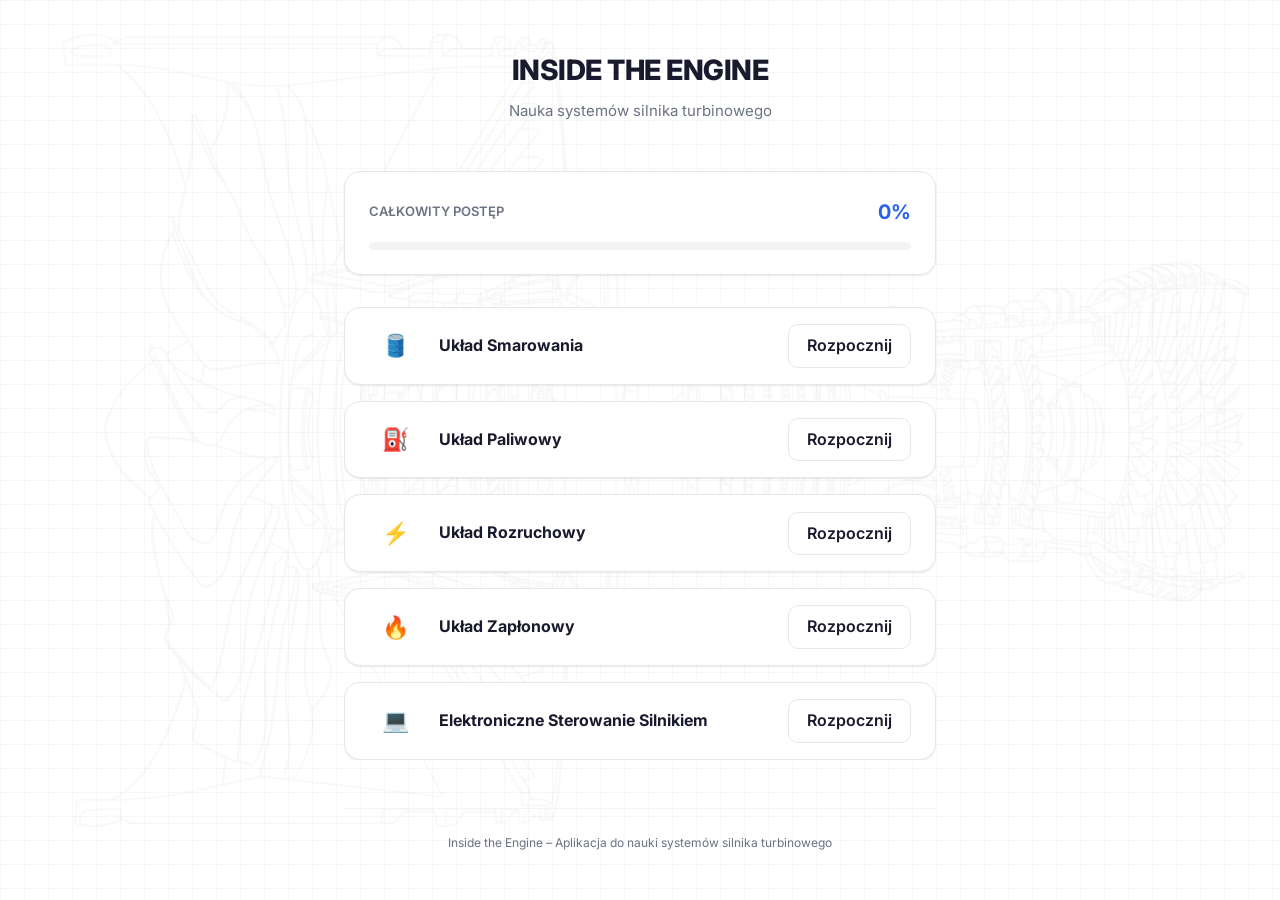
==== engine-systems.html @ 017eb470 "Add files via upload" ====
<!DOCTYPE html>
<html lang="pl">
<head>
    <meta charset="UTF-8">
    <meta name="viewport" content="width=device-width, initial-scale=1.0">
    <title>Inside the Engine – Nauka systemów silnika turbinowego</title>
    <link rel="preconnect" href="https://fonts.googleapis.com">
    <link rel="preconnect" href="https://fonts.gstatic.com" crossorigin>
    <link href="https://fonts.googleapis.com/css2?family=Inter:wght@300;400;500;600;700;800&display=swap" rel="stylesheet">
    <link rel="stylesheet" href="assets/css/styles.css">
<!-- <base target="_blank"> -->
</head>
<body>
    <div class="container">
        <!-- Header -->
        <header class="header">
            <!-- <div class="logo-icon"> -->
                <!-- <svg viewBox="0 0 24 24" fill="none" stroke="currentColor" stroke-width="2" stroke-linecap="round" stroke-linejoin="round"> -->
                    <!-- <circle cx="12" cy="12" r="3"/> -->
                    <!-- <path d="M12 1v2M12 21v2M4.22 4.22l1.42 1.42M18.36 18.36l1.42 1.42M1 12h2M21 12h2M4.22 19.78l1.42-1.42M18.36 5.64l1.42-1.42"/> -->
                <!-- </svg> -->
            <!-- </div> -->
            <h1>INSIDE THE ENGINE</h1>
            <p class="subtitle">Nauka systemów silnika turbinowego</p>
        </header>

        <!-- Global Progress -->
        <div class="global-progress">
            <div class="global-progress-header">
                <span class="global-progress-label">Całkowity postęp</span>
                <span class="global-progress-value" id="globalPercent">0%</span>
            </div>
            <div class="progress-bar">
                <div class="progress-bar-fill" id="globalBar" style="width: 0%"></div>
            </div>
        </div>

        <!-- Courses List -->
        <div class="courses-list" id="coursesList">
            <!-- Rendered by JS -->
        </div>

        <!-- Footer -->
        <footer class="footer">
            <p>Inside the Engine – Aplikacja do nauki systemów silnika turbinowego</p>
        </footer>
    </div>

    <script>
        // === KONFIGURACJA KURSÓW ===
        const courses = [
            {
                id: 'oil',
                name: 'Układ Smarowania',
                desc: '',
                icon: '🛢️',
                iconClass: 'oil'
            },
            {
                id: 'fuel',
                name: 'Układ Paliwowy',
                desc: '',
                icon: '⛽',
                iconClass: 'fuel'
            },
            {
                id: 'starting',
                name: 'Układ Rozruchowy',
                desc: '',
                icon: '⚡',
                iconClass: 'starting'
            },
            {
                id: 'ignition',
                name: 'Układ Zapłonowy',
                desc: '',
                icon: '🔥',
                iconClass: 'ignition'
            },
            {
                id: 'fadec',
                name: 'Elektroniczne Sterowanie Silnikiem',
                desc: '',
                icon: '💻',
                iconClass: 'fadec'
            }
        ];

        // === POSTĘP (localStorage) ===
        function getProgress(courseId) {
            const data = localStorage.getItem(`progress_${courseId}`);
            return data ? parseInt(data, 10) : 0;
        }

        function setProgress(courseId, percent) {
            localStorage.setItem(`progress_${courseId}`, percent.toString());
            render();
        }

        function getGlobalProgress() {
            const total = courses.reduce((sum, c) => sum + getProgress(c.id), 0);
            return Math.round(total / courses.length);
        }

        // === RENDER ===
        function render() {
            const list = document.getElementById('coursesList');
            const globalPercent = getGlobalProgress();

            // Aktualizuj globalny pasek
            document.getElementById('globalPercent').textContent = globalPercent + '%';
            document.getElementById('globalBar').style.width = globalPercent + '%';

            // Renderuj karty kursów
            list.innerHTML = courses.map(course => {
                const progress = getProgress(course.id);
                const isDone = progress >= 100;
                const isStarted = progress > 0 && progress < 100;
                const isNew = progress === 0;

                let btnText, btnClass;
                if (isDone) {
                    btnText = 'Powtórz';
                    btnClass = '';
                } else if (isStarted) {
                    btnText = 'Kontynuuj';
                    btnClass = 'primary';
                } else {
                    btnText = 'Rozpocznij';
                    btnClass = '';
                }

                return `
                    <a href="learn.html?course=${course.id}" class="course-card">
                        <div class="course-icon ${course.iconClass}">${course.icon}</div>
                        <div class="course-info">
                            <div class="course-name">${course.name}</div>
                            <div class="course-desc">${course.desc}</div>
                        </div>
                        <div class="course-meta">
                            ${isDone
                                ? '<div class="checkmark">✓</div>'
                                : progress > 0
                                    ? `<div class="course-progress">${progress}%</div>`
                                    : ''
                            }
                            <div class="course-btn ${btnClass}">${btnText}</div>
                        </div>
                    </a>
                `;
            }).join('');
        }

        // === DEMO: Przycisk do resetu postępu (Ctrl+Shift+R) ===
        document.addEventListener('keydown', (e) => {
            if (e.ctrlKey && e.shiftKey && e.key === 'R') {
                e.preventDefault();
                if (confirm('Zresetować cały postęp?')) {
                    courses.forEach(c => localStorage.removeItem(`progress_${c.id}`));
                    render();
                }
            }
        });

        // Inicjalizacja
        render();
    </script>
</body>
</html>
---- assets/css/styles.css ----
/* ========================================
   INSIDE THE ENGINE — Global Styles
   ======================================== */

@import url('https://fonts.googleapis.com/css2?family=Inter:wght@300;400;500;600;700;800&display=swap');


:root {

    --bg:#ffffff;
    --text:#1a1a2e;
    --text-secondary:#6b7280;
    --text-muted:#9ca3af;

    --accent:#2563eb;
    --accent-light:#eff6ff;
    --accent-hover:#1d4ed8;

    --border:#e5e7eb;
    --border-light:#f3f4f6;

    --success:#10b981;
    --success-bg:#ecfdf5;

    --error:#ef4444;
    --error-bg:#fef2f2;

    --card-bg:#ffffff;

    --shadow:
        0 1px 3px rgba(0,0,0,.04),
        0 1px 2px rgba(0,0,0,.06);

    --shadow-hover:
        0 4px 12px rgba(0,0,0,.08),
        0 2px 4px rgba(0,0,0,.04);


    --radius-sm:8px;
    --radius-md:12px;
    --radius-lg:16px;

    --font:
        'Inter',
        -apple-system,
        BlinkMacSystemFont,
        'Segoe UI',
        sans-serif;

}


*,
*::before,
*::after {

    margin:0;
    padding:0;
    box-sizing:border-box;

}


html {
    height: 100%;
    font-size:16px;
    -webkit-font-smoothing:antialiased;
}



body { 

    font-family: var(--font);

    background: var(--bg);

    color: var(--text);

    line-height: 1.6;

    height: 100%;
    min-height: 100vh;

    margin: 0;

    overflow: hidden; /* blokuje scroll całej strony */

    position: relative;

    isolation: isolate;


    background-image:

        linear-gradient(
            rgba(229,231,235,.3) 1px,
            transparent 1px
        ),

        linear-gradient(
            90deg,
            rgba(229,231,235,.3) 1px,
            transparent 1px
        );


    background-size: 24px 24px;
}


#app {

    height: 100vh;

    display: flex;

    flex-direction: column;

}


/* ===== BACKGROUND IMAGE ===== */


body::before {

    content:"";

    position:fixed;

    inset:0;


    background-image:url("../images/background.png");

    background-position:center;

    background-size:cover;

    background-repeat:no-repeat;


    opacity:.03;

    pointer-events:none;

    z-index:-1;

}



/* ===== MAIN APP ===== */

#app,
.container {

    max-width:640px;

    height:100vh;

    margin:0 auto;

    padding:48px 24px;

    box-sizing:border-box;

    position:relative;

    z-index:1;

    display:flex;

    flex-direction:column;

}



/* ===== HEADER ===== */


.header {

    text-align:center;

    margin-bottom:48px;

}



.logo-icon {

    width:56px;

    height:56px;

    margin:0 auto 20px;

    background:var(--accent-light);

    border-radius:16px;

    display:flex;

    align-items:center;

    justify-content:center;

    border:1px solid rgba(37,99,235,.12);

}


.logo-icon svg {

    width:28px;

    height:28px;

    color:var(--accent);

}


.header h1 {

    font-size:28px;

    font-weight:800;

    letter-spacing:-.5px;

    margin-bottom:6px;

}



.subtitle {

    font-size:15px;

    color:var(--text-secondary);

}

.module-select-title {
    font-size: 1.125rem;
    color: var(--text-secondary, #374151);
    font-weight: 600;
    margin-bottom: 1.5rem;
    text-align: center;
}

/* ===== GLOBAL PROGRESS ===== */


.global-progress {

    background:var(--card-bg);

    border:1px solid var(--border);

    border-radius:16px;

    padding:24px;

    margin-bottom:32px;

    box-shadow:var(--shadow);

}



.global-progress-header {

    display:flex;

    justify-content:space-between;

    align-items:center;

    margin-bottom:14px;

}


.global-progress-label {

    font-size:13px;

    font-weight:600;

    text-transform:uppercase;

    color:var(--text-secondary);

}



.global-progress-value {

    font-size:20px;

    font-weight:700;

    color:var(--accent);

}



.progress-bar {

    width:100%;

    height:8px;

    background:var(--border-light);

    border-radius:99px;

    overflow:hidden;

}



.progress-bar-fill {

    height:100%;

    background:var(--accent);

    border-radius:99px;

    transition:.4s ease;

}



/* ===== COURSES ===== */

.courses-list {
    
    flex:1 1 auto;
    
    overflow-y:auto;

    min-height:0;
    
    display:flex;
    
    flex-direction:column;
    
    gap:16px;
    
}


.course-card {

    position:relative;
    overflow:hidden;

    background:var(--card-bg);

    border:1px solid var(--border);
    border-radius:16px;

    padding:24px;

    display:flex;
    align-items:center;

    gap:18px;

    color:inherit;
    text-decoration:none;

    box-shadow:var(--shadow);

    transition:.2s ease;
}


.course-card:hover {

    border-color:var(--accent);

    box-shadow:var(--shadow-hover);

    transform:translateY(-1px);
}


/* ===== ICON AS BACKGROUND ===== */

.card-background-icon {

    position:absolute;

    inset:0;

    display:flex;

    align-items:center;

    justify-content:center;

    opacity:0.08;

    transform:scale(2.5);

    pointer-events:none;

    z-index:0;
}


.card-background-icon svg {

    width:100%;
    height:100%;
}


/* Wszystko co ma być nad ikoną */

.card-content {

    position:relative;

    z-index:1;

    width:100%;

    display:flex;

    align-items:center;

    gap:18px;
}


/* ===== NORMAL CONTENT ===== */

.course-icon {

    width:52px;

    height:52px;

    border-radius:14px;

    display:flex;

    justify-content:center;

    align-items:center;

    flex-shrink:0;

    font-size:22px;
}


.course-info {

    flex:1;

}


.course-name {

    font-size:16px;

    font-weight:700;

}


.course-desc {

    font-size:13px;

    color:var(--text-secondary);

}


.course-meta {

    display:flex;

    flex-direction:column;

    align-items:flex-end;

    gap:8px;
}


/* ===== BUTTONS ===== */


.course-btn,
.btn-primary,
.btn-secondary {


    border-radius:10px;

    padding:8px 18px;

    font-weight:600;

    cursor:pointer;

}



.course-btn {

    background:white;

    border:1px solid var(--border);

}



.btn-primary {

    background:var(--accent);

    color:white;

    border:none;

}



.btn-secondary {

    background:white;

    border:1px solid var(--border);

}



/* ===== LEARNING ===== */


.learning-wrap,
.quiz-wrap,
.question-wrap {

    max-width:560px;

    margin:auto;

    padding:32px 0;

}



.question-title {

    font-size:1.15rem;

    font-weight:700;

    margin-bottom:24px;

}



.theory-box {

    background:var(--border-light);

    border-left:3px solid var(--accent);

    padding:24px;

    margin-bottom:32px;

}



/* ===== ANSWERS ===== */


.answers-list {

    display:flex;

    flex-direction:column;

    gap:8px;

}



.answer-btn {

    width:100%;

    text-align:left;

    padding:16px;

    background:white;

    border:1px solid var(--border);

    border-radius:8px;

    cursor:pointer;

}



.answer-btn.selected {

    border-color:var(--accent);

    background:var(--accent-light);

}



.answer-btn.correct {

    border-color:var(--success);

    background:var(--success-bg);

}



.answer-btn.incorrect {

    border-color:var(--error);

    background:var(--error-bg);

}



/* ===== FOOTER ===== */


.footer {

    text-align:center;

    margin-top:48px;

    padding-top:24px;

    border-top:1px solid var(--border-light);

}


.footer p {

    font-size:12px;

    color:var(--text-secondary);

}



/* ===== MOBILE ===== */


@media(max-width:480px){


    #app,
    .container {

        padding:24px 16px;

    }


    .header h1 {

        font-size:24px;

    }


    .course-card {

        padding:18px;

        gap:14px;

    }


    .course-icon {

        width:44px;

        height:44px;

    }


}

/* ========================================
   COURSE ENGINE ENHANCEMENTS
======================================== */


#main-content {
    animation: pageEnter .35s ease;
}


@keyframes pageEnter {

from {
    opacity:0;
    transform:translateY(8px);
}

to {
    opacity:1;
    transform:none;
}

}



/* MODULE STATES */

.course-card.done {
    border-color: var(--success);
}


.course-card.locked {
    opacity:.55;
}


.course-card.locked:hover {
    transform:none;
    border-color:var(--border);
}



.course-icon svg,
.component-icon svg {

    width:28px;
    height:28px;

}



.component-icon {

width:52px;
height:52px;

display:flex;
align-items:center;
justify-content:center;

background:var(--accent-light);

border-radius:14px;

color:var(--accent);

border:1px solid rgba(37,99,blue,.12);

}



.course-card:hover .component-icon {

transform:scale(1.05);

}



.course-btn {

cursor:pointer;

}



.course-btn.primary {

box-shadow:
0 4px 12px rgba(37,99,235,.18);

}




/* QUESTION CARDS */


.question-card {
    max-width: 620px;
    margin: 32px auto;
    padding: 32px;
    border-radius: 20px;
    background: rgba(255,255,255,.96);
    box-shadow: 0 12px 40px rgba(0,0,0,.08);
}



.answer-button {

background:white;

border:1px solid var(--border);

border-radius:12px;

padding:16px;

transition:.2s;

}



.answer-button:hover {
    border-color:#2563eb;
    background:#f8fafc;
}



.answer-button--selected {
    background:#2563eb;
    color:white;
    animation: select .2s ease;
}

@keyframes select {
    from {
        transform:scale(.98);
    }
    to {
        transform:scale(1);
    }
}



.answer-button--correct {

border-color:var(--success);

background:var(--success-bg);

}



.answer-button--incorrect {

border-color:var(--error);

background:var(--error-bg);

}

#stage-actions {
    margin-top:24px;
    padding-top:20px;
    border-top:1px solid #e5e7eb;
}


/* DIAGRAM */


.diagram-node {

background:white;

border:1px solid var(--border);

border-radius:16px;

padding:20px;

box-shadow:var(--shadow);

transition:.2s;

}


.diagram-node:hover {

transform:translateY(-3px);

box-shadow:var(--shadow-hover);

}


.diagram-node--active {

border-color:var(--accent);

}

/* ========================================
   NAVIGATION FOOTER
   ======================================== */

.navigation-footer {

    flex: 0 0 auto;

    width: 100%;

    margin-top: 0; /* usuwamy, bo footer ma być zawsze na dole */

    padding-top: 24px;

    padding-bottom: 24px;

    border-top: 1px solid var(--border-light);

}


.navigation-footer-inner {

    display: flex;

    justify-content: center;

    align-items: center;

    gap: 16px;

}
}
@media(max-width:600px){
    .navigation-footer-inner {
        flex-wrap:wrap;
    }

    .navigation-footer-inner button {
        flex:1;
    }
}

/* Navigation buttons */

.nav-button {

    display:inline-flex;

    align-items:center;

    justify-content:center;

    min-width:160px;

    height:42px;

    padding:0 24px;

    border-radius:10px;

    border:1px solid var(--border);

    background:var(--bg);

    color:var(--text);

    font-family:var(--font);

    font-size:14px;

    font-weight:600;

    cursor:pointer;

    transition:
        background .2s ease,
        border-color .2s ease,
        color .2s ease,
        transform .2s ease,
        box-shadow .2s ease;

}


.nav-button:hover:not(:disabled){

    background:var(--accent-light);

    border-color:var(--accent);

    color:var(--accent);

    transform:translateY(-1px);

    box-shadow:var(--shadow-hover);

}


.nav-button:active:not(:disabled){

    transform:translateY(0);

}


.nav-button:disabled{

    opacity:.45;

    cursor:not-allowed;

    transform:none;

    background:var(--border-light);

}


/* Primary action */

.nav-button--primary{

    background:var(--accent);

    color:white;

    /* border-color:var(--accent); */

}


.nav-button--primary:hover:not(:disabled){

    background:var(--accent-hover);

    color:white;

}



/* ========================================
   HEADER
   ======================================== */

.app-header {

    flex: 0 0 auto;

    height: 70px; /* dostosuj */

    display: flex;

    justify-content: center;

    align-items: center;

}


.app-header__brand {

    text-align: center;

}


.app-header__brand h1 {

    text-align: center;

}

/* ========================================
   MAIN CONTENT - TYLKO TU SCROLL
   ======================================== */

.main-content {

    flex: 1 1 auto;

    overflow-y: auto;

    min-height: 0;

    padding: 24px;

}

/* ========================================
   LEARNING CONTENT CENTERING
   ======================================== */

.learning-stage__header {
    max-width: 620px;
    margin: 32px auto 16px;
    padding: 24px 32px;
    border-radius: 20px;
    background: rgba(255,255,255,.96);
    box-shadow: 0 12px 40px rgba(0,0,0,.08);
    text-align: center;
}


.learning-stage__component-subtitle {
    display: block;
    font-size: .875rem;
    font-weight: 600;
    color: var(--text-secondary);
    margin-bottom: 12px;
}


.learning-stage__component-title {
    margin: 0;
    font-size: 1.5rem;
    font-weight: 700;
    color: var(--text-primary);
}


/* ========================================
   STATES
   ======================================== */

.error-action {

    margin-top:32px;

    display:inline-flex;

}


.loading-screen {

    text-align:center;

    padding:64px 32px;

    color:var(--text-secondary);

}



.answer-button--revealed { opacity: 0.4; }
.answer-button--selected { box-shadow: 0 0 0 3px var(--accent-light); }
.course-card.locked { opacity: 0.7; }
.course-card.available:hover { transform: translateY(-2px); }

.modules-grid {
    display: grid;
    grid-template-columns: repeat(auto-fit, minmax(320px, 1fr));
    gap: 24px; /* było np. 16px */
}

#toast-container {
    position: fixed;
    top: 50%;
    left: 50%;
    transform: translate(-50%, -50%);
    z-index: 9999;
    
    display: flex;
    flex-direction: column;
    align-items: center;
    gap: 8px;
}
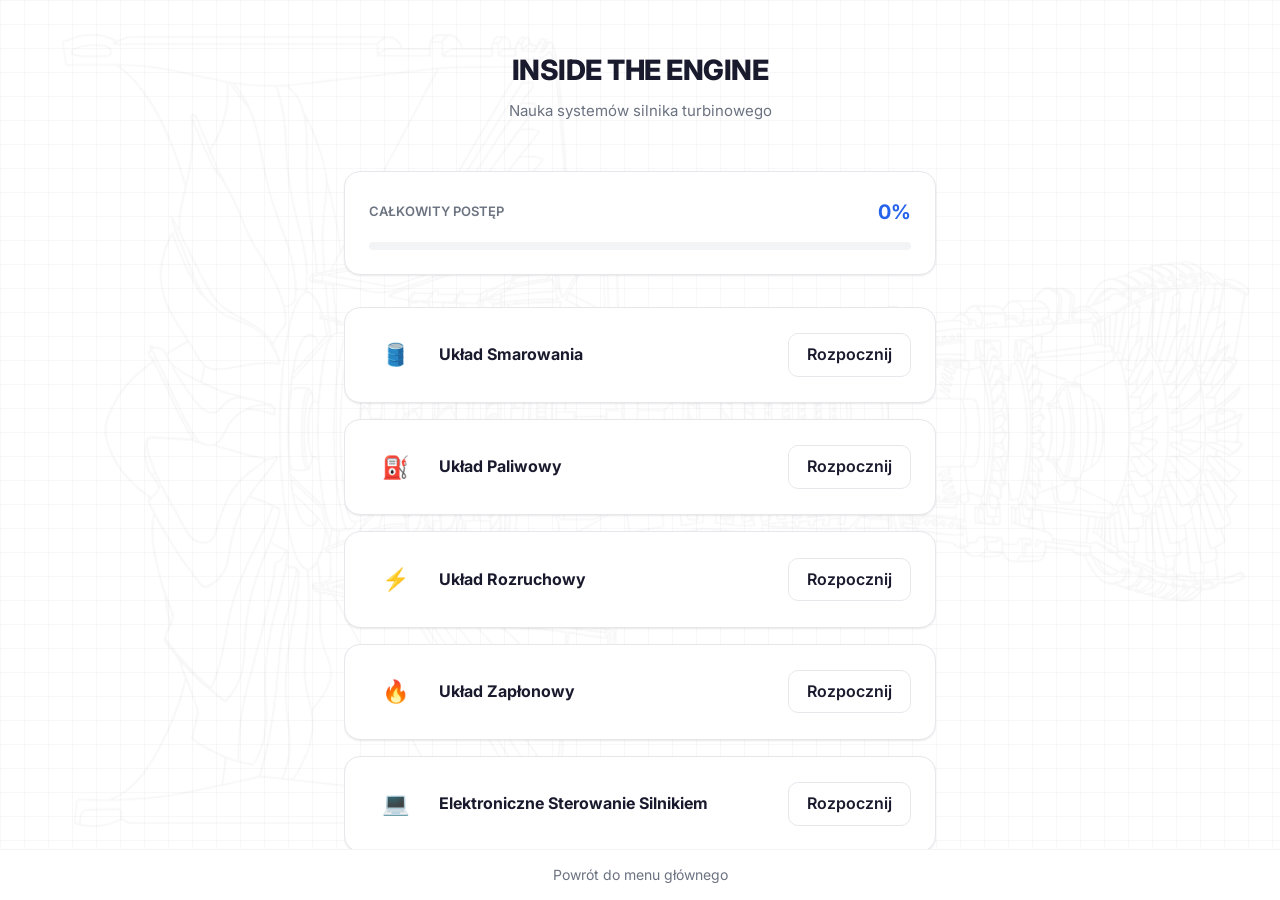
==== commit 9557d074: "Add files via upload" ====
--- a/engine-systems.html
+++ b/engine-systems.html
@@ -39,11 +39,13 @@
         <div class="courses-list" id="coursesList">
             <!-- Rendered by JS -->
         </div>
+          <!-- Nawigacja powrotna -->
+          <div style="position:fixed;bottom:0;left:0;right:0;background:var(--bg);border-top:1px solid var(--border-light);padding:12px;text-align:center;z-index:100;">
+            <a href="index.html" class="back-link" style="color:var(--text-secondary);font-size:14px;text-decoration:none;">
+              Powrót do menu głównego
+            </a>
+          </div>
 
-        <!-- Footer -->
-        <footer class="footer">
-            <p>Inside the Engine – Aplikacja do nauki systemów silnika turbinowego</p>
-        </footer>
     </div>
 
     <script>
--- a/assets/css/styles.css
+++ b/assets/css/styles.css
@@ -1131,16 +1131,28 @@
    ======================================== */
 
 .main-content {
-
     flex: 1 1 auto;
-
     overflow-y: auto;
-
     min-height: 0;
-
     padding: 24px;
 
-}
+    display: flex;
+    flex-direction: column;
+    align-items: center;
+    text-align: center;
+}
+
+.main-content > * {
+    width: 100%;
+    max-width: 620px;
+}
+
+.main-content::before,
+.main-content::after {
+    content: "";
+    flex: 1;
+}
+
 
 /* ========================================
    LEARNING CONTENT CENTERING
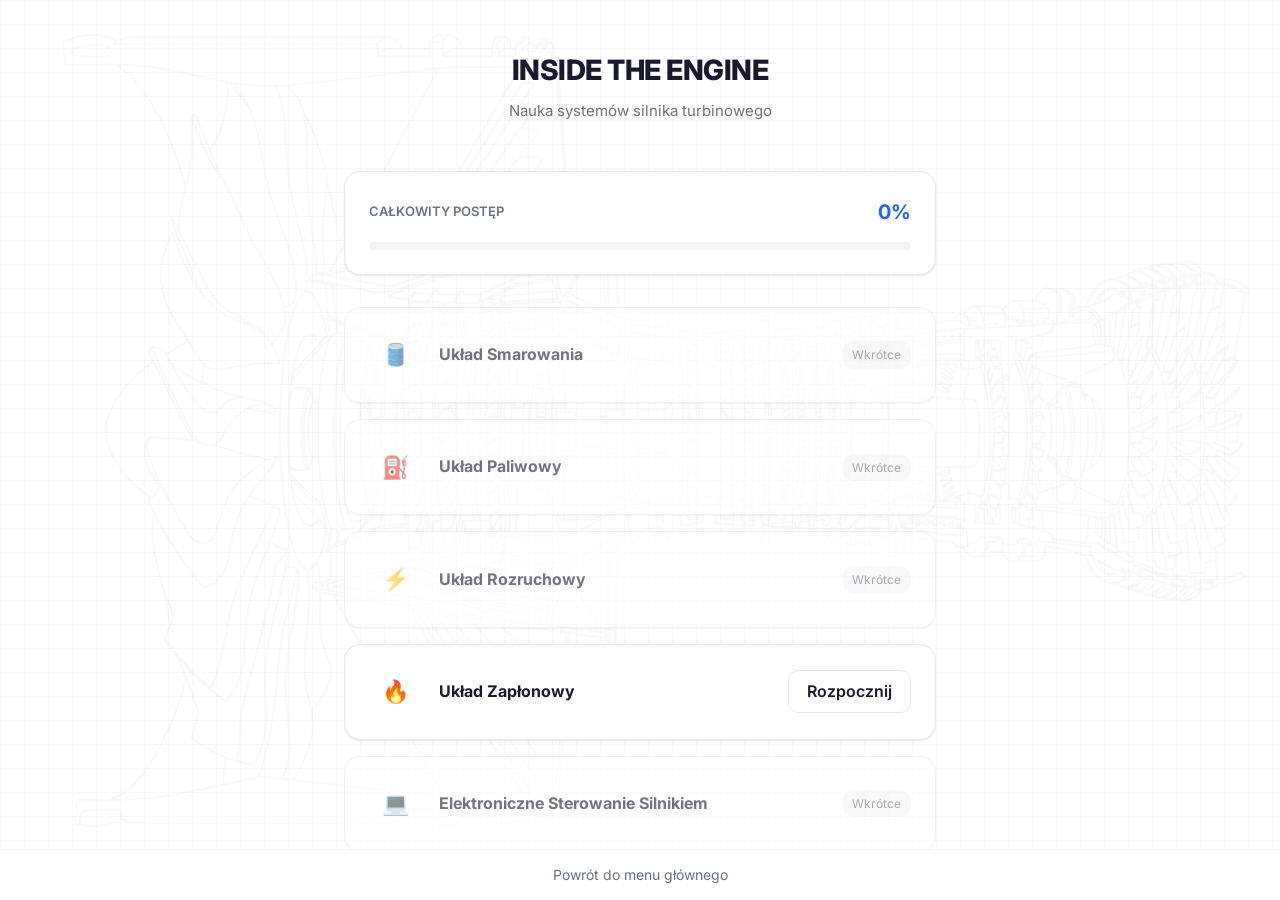
==== commit 6954c512: "Add files via upload" ====
--- a/engine-systems.html
+++ b/engine-systems.html
@@ -9,6 +9,20 @@
     <link href="https://fonts.googleapis.com/css2?family=Inter:wght@300;400;500;600;700;800&display=swap" rel="stylesheet">
     <link rel="stylesheet" href="assets/css/styles.css">
 <!-- <base target="_blank"> -->
+  <style>
+      .course-card.locked {
+        opacity: 0.6;
+        cursor: not-allowed;
+    }
+
+    .badge {
+        background: var(--border-light);
+        color: var(--text-secondary);
+        padding: 4px 10px;
+        border-radius: 12px;
+        font-size: 12px;
+    }
+    </style>
 </head>
 <body>
     <div class="container">
@@ -56,35 +70,40 @@
                 name: 'Układ Smarowania',
                 desc: '',
                 icon: '🛢️',
-                iconClass: 'oil'
+                iconClass: 'oil',
+                locked: true
             },
             {
                 id: 'fuel',
                 name: 'Układ Paliwowy',
                 desc: '',
                 icon: '⛽',
-                iconClass: 'fuel'
+                iconClass: 'fuel',
+                locked: true
             },
             {
                 id: 'starting',
                 name: 'Układ Rozruchowy',
                 desc: '',
                 icon: '⚡',
-                iconClass: 'starting'
+                iconClass: 'starting',
+                locked: true
             },
             {
                 id: 'ignition',
                 name: 'Układ Zapłonowy',
                 desc: '',
                 icon: '🔥',
-                iconClass: 'ignition'
+                iconClass: 'ignition',
+                locked: false
             },
             {
                 id: 'fadec',
                 name: 'Elektroniczne Sterowanie Silnikiem',
                 desc: '',
                 icon: '💻',
-                iconClass: 'fadec'
+                iconClass: 'fadec',
+                locked: true
             }
         ];
 
@@ -133,22 +152,43 @@
                 }
 
                 return `
-                    <a href="learn.html?course=${course.id}" class="course-card">
-                        <div class="course-icon ${course.iconClass}">${course.icon}</div>
+                    ${
+                        course.locked
+                        ? `<div class="course-card locked">`
+                        : `<a href="learn.html?course=${course.id}" class="course-card">`
+                    }
+
+                        <div class="course-icon ${course.iconClass}">
+                            ${course.icon}
+                        </div>
+
                         <div class="course-info">
                             <div class="course-name">${course.name}</div>
                             <div class="course-desc">${course.desc}</div>
                         </div>
+
                         <div class="course-meta">
-                            ${isDone
-                                ? '<div class="checkmark">✓</div>'
-                                : progress > 0
-                                    ? `<div class="course-progress">${progress}%</div>`
-                                    : ''
+
+                            ${
+                                course.locked
+                                ? '<span class="badge">Wkrótce</span>'
+                                : `
+                                    ${isDone
+                                        ? '<div class="checkmark">✓</div>'
+                                        : progress > 0
+                                            ? `<div class="course-progress">${progress}%</div>`
+                                            : ''
+                                    }
+
+                                    <div class="course-btn ${btnClass}">
+                                        ${btnText}
+                                    </div>
+                                `
                             }
-                            <div class="course-btn ${btnClass}">${btnText}</div>
+
                         </div>
-                    </a>
+
+                    ${course.locked ? '</div>' : '</a>'}
                 `;
             }).join('');
         }
--- a/assets/css/styles.css
+++ b/assets/css/styles.css
@@ -601,8 +601,97 @@
 
 }
 
-
-
+.theory-sections{
+
+    max-width:700px;
+    margin:auto;
+
+}
+
+.theory-section{
+
+    border:1px solid #d1d5db;
+    border-radius:12px;
+    margin-bottom:14px;
+    overflow:hidden;
+    background:white;
+
+}
+
+.theory-section__header{
+
+    width:100%;
+    border:none;
+    background:white;
+
+    display:flex;
+    justify-content:space-between;
+    align-items:center;
+
+    padding:18px;
+
+    font-size:1rem;
+    font-weight:600;
+
+    cursor:pointer;
+
+}
+
+.theory-section__content{
+
+    display:none;
+
+    padding:0 18px 18px 18px;
+
+    line-height:1.8;
+
+    color:#4b5563;
+
+    text-align: justify;
+    text-justify: inter-word;
+    hyphens: auto;
+
+}
+
+.theory-section.open .theory-section__content{
+
+    display:block;
+    text-align: justify;
+}
+
+.theory-section.open .theory-section__arrow{
+
+    transform:rotate(45deg);
+
+}
+
+.theory-section__content p {
+    text-indent: 2em;
+}
+.theory-section__content ul{
+    margin: 1rem 0;
+    padding-left: 1.5rem;
+}
+
+.theory-section__arrow{
+
+    font-size:24px;
+
+    transition:.2s;
+
+}
+.theory-image{
+
+    width:100%;
+    max-width:500px;
+
+    display:block;
+
+    margin:0 auto 20px auto;
+
+    border-radius:12px;
+
+}
 /* ===== ANSWERS ===== */
 
 
@@ -971,28 +1060,27 @@
 
 }
 
+.navigation-footer-inner .nav-button--primary {
+    margin-left: auto;
+}
 
 .navigation-footer-inner {
-
     display: flex;
-
     justify-content: center;
-
     align-items: center;
-
     gap: 16px;
-
-}
-}
+}
+
 @media(max-width:600px){
     .navigation-footer-inner {
-        flex-wrap:wrap;
+        flex-wrap: wrap;
     }
 
     .navigation-footer-inner button {
-        flex:1;
+        flex: 1;
     }
 }
+
 
 /* Navigation buttons */
 
@@ -1121,6 +1209,12 @@
 
 
 .app-header__brand h1 {
+
+    text-align: center;
+
+}
+
+.spaced-retrieval-banner {
 
     text-align: center;
 
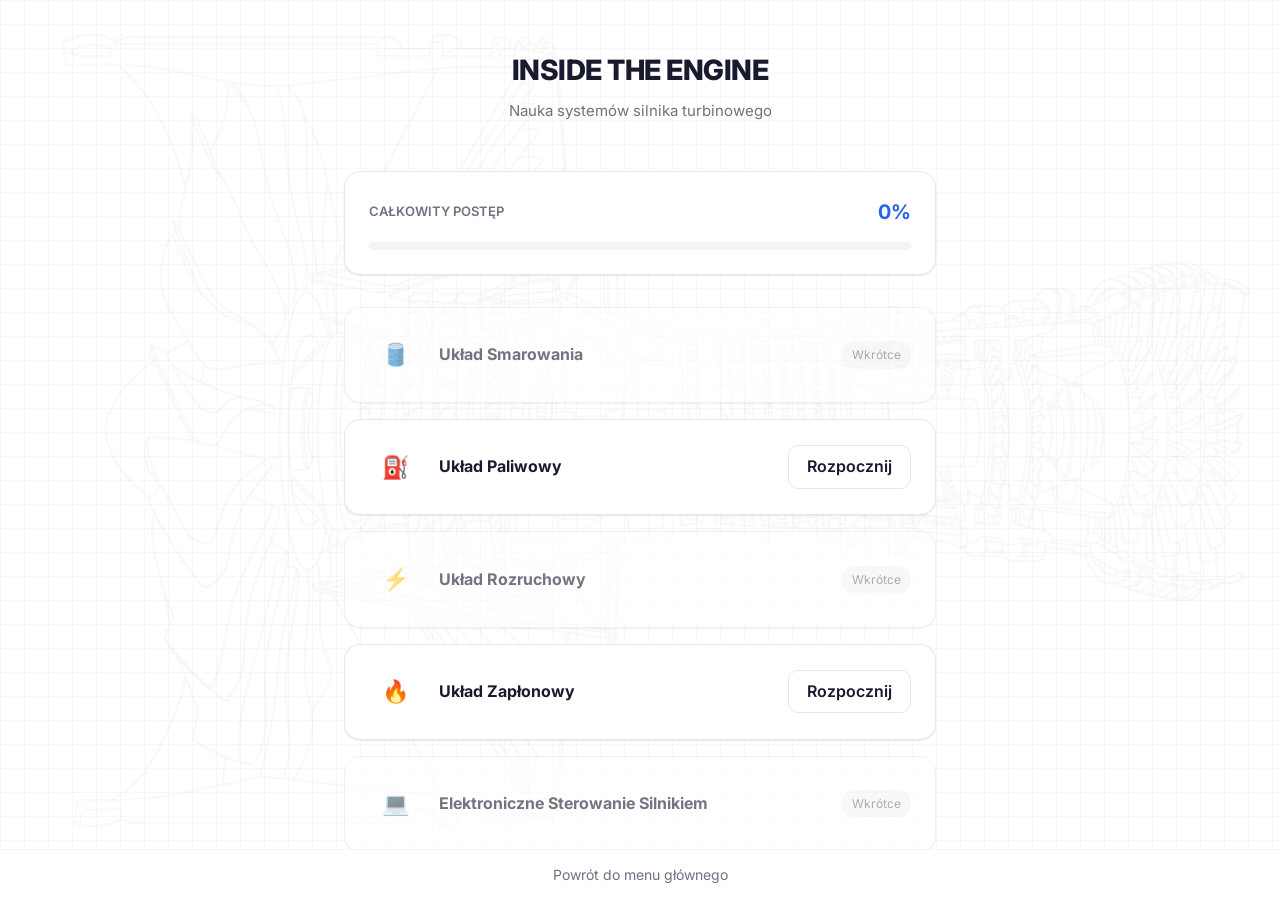
==== commit 72f84e34: "Add files via upload" ====
--- a/engine-systems.html
+++ b/engine-systems.html
@@ -79,7 +79,7 @@
                 desc: '',
                 icon: '⛽',
                 iconClass: 'fuel',
-                locked: true
+                locked: false
             },
             {
                 id: 'starting',
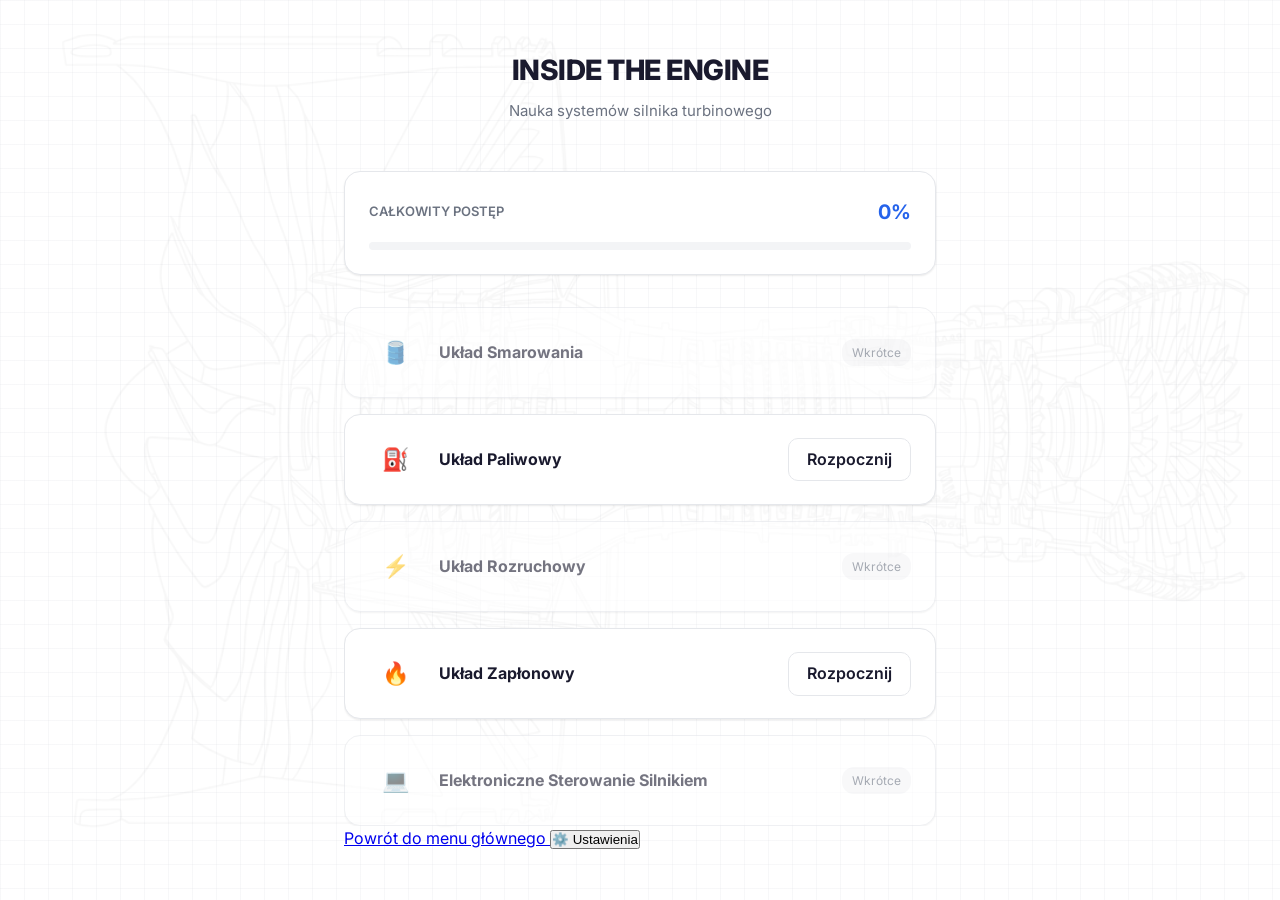
==== commit 45d251c9: "Add files via upload" ====
--- a/engine-systems.html
+++ b/engine-systems.html
@@ -54,11 +54,17 @@
             <!-- Rendered by JS -->
         </div>
           <!-- Nawigacja powrotna -->
-          <div style="position:fixed;bottom:0;left:0;right:0;background:var(--bg);border-top:1px solid var(--border-light);padding:12px;text-align:center;z-index:100;">
-            <a href="index.html" class="back-link" style="color:var(--text-secondary);font-size:14px;text-decoration:none;">
-              Powrót do menu głównego
-            </a>
-          </div>
+            <div class="footer-nav">
+
+                <a href="index.html" class="back-link">
+                    Powrót do menu głównego
+                </a>
+
+                <button id="settingsBtn" class="settings-btn">
+                    ⚙️ Ustawienia
+                </button>
+
+            </div>
 
     </div>
 
@@ -173,12 +179,7 @@
                                 course.locked
                                 ? '<span class="badge">Wkrótce</span>'
                                 : `
-                                    ${isDone
-                                        ? '<div class="checkmark">✓</div>'
-                                        : progress > 0
-                                            ? `<div class="course-progress">${progress}%</div>`
-                                            : ''
-                                    }
+
 
                                     <div class="course-btn ${btnClass}">
                                         ${btnText}
@@ -207,5 +208,92 @@
         // Inicjalizacja
         render();
     </script>
+    
+    <script>
+    function showSettings() {
+
+        var html =
+            '<div class="step-intro-overlay">' +
+
+                '<div class="step-intro-modal">' +
+
+                    '<div class="step-intro-icon">⚙️</div>' +
+
+                    '<h2>Ustawienia</h2>' +
+
+                    '<p>' +
+                        'Możesz ponownie włączyć wskazówki wyświetlane przed etapami nauki lub wyczyścić całą pamięć aplikacji.' +
+                    '</p>' +
+
+                    '<div class="step-settings-actions">' +
+
+                        '<button class="btn btn-primary reset-hints">' +
+                            'Reset wskazówek' +
+                        '</button>' +
+
+                        '<button class="btn btn-primary step-settings-reset reset-memory">' +
+                            'Reset postępów nauki' +
+                        '</button>' +
+
+                        '<button class="btn btn-primary close-settings">' +
+                            'Zamknij' +
+                        '</button>' +
+
+                    '</div>' +
+
+                '</div>' +
+
+            '</div>';
+
+        document.body.insertAdjacentHTML('beforeend', html);
+
+        var overlay = document.querySelector('.step-intro-overlay');
+
+        overlay.querySelector('.close-settings')
+            .addEventListener('click', function () {
+                overlay.remove();
+            });
+
+        // Reset tylko popupów
+        overlay.querySelector('.reset-hints')
+            .addEventListener('click', function () {
+
+                if (!confirm('Ponownie wyświetlać wskazówki przed etapami nauki?')) {
+                    return;
+                }
+
+                Object.keys(localStorage).forEach(function(key){
+
+                    if (key.startsWith('stepIntro_')) {
+                        localStorage.removeItem(key);
+                    }
+
+                });
+
+                alert('Wskazówki zostały zresetowane.');
+
+            });
+
+        // Reset całej pamięci aplikacji
+        overlay.querySelector('.reset-memory')
+            .addEventListener('click', function () {
+
+                if (!confirm('Usunąć cały postęp oraz wszystkie zapisane ustawienia?')) {
+                    return;
+                }
+
+                localStorage.clear();
+
+                location.reload();
+
+            });
+
+    }
+
+    document
+        .getElementById('settingsBtn')
+        .addEventListener('click', showSettings);
+  </script>
+  
 </body>
 </html>
--- a/assets/css/styles.css
+++ b/assets/css/styles.css
@@ -1059,60 +1059,27 @@
     border-top: 1px solid var(--border-light);
 
 }
-
-.navigation-footer-inner .nav-button--primary {
-    margin-left: auto;
-}
-
-.navigation-footer-inner {
-    display: flex;
+.btn-accept {
+    display: inline-flex;
+
+    align-items: center;
     justify-content: center;
-    align-items: center;
-    gap: 16px;
-}
-
-@media(max-width:600px){
-    .navigation-footer-inner {
-        flex-wrap: wrap;
-    }
-
-    .navigation-footer-inner button {
-        flex: 1;
-    }
-}
-
-
-/* Navigation buttons */
-
-.nav-button {
-
-    display:inline-flex;
-
-    align-items:center;
-
-    justify-content:center;
-
-    min-width:160px;
-
-    height:42px;
-
-    padding:0 24px;
-
-    border-radius:10px;
-
-    border:1px solid var(--border);
-
-    background:var(--bg);
-
-    color:var(--text);
-
-    font-family:var(--font);
-
-    font-size:14px;
-
-    font-weight:600;
-
-    cursor:pointer;
+
+    min-width: 160px;
+    height: 42px;
+    padding: 0 24px;
+
+    border-radius: 10px;
+    border: 1px solid var(--border);
+
+    background: var(--bg);
+    color: var(--text);
+
+    font-family: var(--font);
+    font-size: 14px;
+    font-weight: 600;
+
+    cursor: pointer;
 
     transition:
         background .2s ease,
@@ -1120,6 +1087,90 @@
         color .2s ease,
         transform .2s ease,
         box-shadow .2s ease;
+}
+
+/* stan aktywny */
+.btn-accept:hover:not(:disabled) {
+    transform: translateY(-1px);
+    box-shadow: 0 4px 12px rgba(0,0,0,0.12);
+}
+
+/* kliknięcie */
+.btn-accept:active:not(:disabled) {
+    transform: translateY(0);
+}
+
+/* przycisk zablokowany */
+.btn-accept:disabled {
+    opacity: 0.5;
+    cursor: not-allowed;
+}
+.footer-buttons-center {
+    display: flex;
+    align-items: center;
+    height: 100%;
+}
+
+.navigation-footer-inner .nav-button--primary {
+    margin-left: auto;
+}
+
+.navigation-footer-inner {
+    display: flex;
+    justify-content: center;
+    align-items: center;
+    gap: 16px;
+}
+
+@media(max-width:600px){
+    .navigation-footer-inner {
+        flex-wrap: wrap;
+    }
+
+    .navigation-footer-inner button {
+        flex: 1;
+    }
+}
+
+
+/* Navigation buttons */
+
+.nav-button {
+
+    display:inline-flex;
+
+    align-items:center;
+
+    justify-content:center;
+
+    min-width:160px;
+
+    height:42px;
+
+    padding:0 24px;
+
+    border-radius:10px;
+
+    border:1px solid var(--border);
+
+    background:var(--bg);
+
+    color:var(--text);
+
+    font-family:var(--font);
+
+    font-size:14px;
+
+    font-weight:600;
+
+    cursor:pointer;
+
+    transition:
+        background .2s ease,
+        border-color .2s ease,
+        color .2s ease,
+        transform .2s ease,
+        box-shadow .2s ease;
 
 }
 
@@ -1190,7 +1241,7 @@
 
     flex: 0 0 auto;
 
-    height: 70px; /* dostosuj */
+    height: 150px; /* dostosuj */
 
     display: flex;
 
@@ -1253,15 +1304,9 @@
    ======================================== */
 
 .learning-stage__header {
-    max-width: 620px;
-    margin: 32px auto 16px;
-    padding: 24px 32px;
-    border-radius: 20px;
-    background: rgba(255,255,255,.96);
-    box-shadow: 0 12px 40px rgba(0,0,0,.08);
     text-align: center;
-}
-
+
+}
 
 .learning-stage__component-subtitle {
     display: block;
@@ -1327,4 +1372,290 @@
     flex-direction: column;
     align-items: center;
     gap: 8px;
+}
+
+/* ==============================
+   AUDIO PLAYER - SKETCH STYLE
+============================== */
+
+.audio-player {
+
+    display:flex;
+    align-items:center;
+    gap:10px;
+
+    padding:12px 14px;
+
+    background:var(--surface,#ffffff);
+
+    border:1px solid var(--border,#d1d5db);
+
+    border-radius:14px;
+
+    box-shadow:
+        0 1px 2px rgba(0,0,0,.05);
+
+}
+
+
+
+.audio-btn {
+
+    height:38px;
+
+    min-width:42px;
+
+    padding:0 14px;
+
+    display:flex;
+    align-items:center;
+    justify-content:center;
+
+    border-radius:10px;
+
+    border:1px solid var(--border,#cbd5e1);
+
+    background:transparent;
+
+    color:var(--text-primary,#111827);
+
+    font-size:.9rem;
+
+    cursor:pointer;
+
+    transition:
+
+        background .15s ease,
+        border-color .15s ease,
+        transform .15s ease;
+
+}
+
+
+
+.audio-btn:hover {
+
+    background:var(--surface-hover,#f8fafc);
+
+    border-color:#94a3b8;
+
+}
+
+
+
+.audio-btn:active {
+
+    transform:scale(.96);
+
+}
+
+
+
+/* główny przycisk PLAY */
+
+.audio-play {
+
+    background:#111827;
+
+    color:white;
+
+    border-color:#111827;
+
+}
+
+
+
+.audio-play:hover {
+
+    background:#1f2937;
+
+}
+
+
+
+/* przyciski przewijania */
+
+.audio-rewind,
+.audio-forward {
+
+    font-size:.85rem;
+
+}
+
+
+
+/* pasek postępu */
+
+.audio-progress {
+
+    flex:1;
+
+    height:6px;
+
+    appearance:none;
+
+    background:#e5e7eb;
+
+    border-radius:10px;
+
+    cursor:pointer;
+
+}
+
+
+
+/* Chrome / Edge */
+
+.audio-progress::-webkit-slider-thumb {
+
+    appearance:none;
+
+    width:14px;
+
+    height:14px;
+
+    border-radius:50%;
+
+    background:#111827;
+
+    cursor:pointer;
+
+}
+
+
+/* Firefox */
+
+.audio-progress::-moz-range-thumb {
+
+    width:14px;
+
+    height:14px;
+
+    border-radius:50%;
+
+    background:#111827;
+
+    border:none;
+
+}
+
+
+
+/* czas */
+
+.audio-time {
+
+    font-size:.8rem;
+
+    color:#6b7280;
+
+    white-space:nowrap;
+
+}
+
+
+
+/* ==============================
+   MOBILE
+============================== */
+
+@media(max-width:600px){
+
+
+    .audio-player {
+
+        flex-wrap:wrap;
+
+        padding:12px;
+
+    }
+
+
+    .audio-btn {
+
+        flex:1;
+
+        height:40px;
+
+        padding:0 8px;
+
+        font-size:.8rem;
+
+    }
+
+
+    .audio-progress {
+
+        order:5;
+
+        flex-basis:100%;
+
+        width:100%;
+
+        margin-top:6px;
+
+    }
+
+
+    .audio-time {
+
+        flex-basis:100%;
+
+        text-align:center;
+
+        margin-top:2px;
+
+    }
+
+
+}
+.step-intro-description {
+    text-indent: 2em;   /* lub np. 30px */
+    text-align: justify;
+    line-height: 1.7;
+}
+
+.step-intro-overlay{
+    position:fixed;
+    inset:0;
+    background:rgba(0,0,0,.55);
+    display:flex;
+    justify-content:center;
+    align-items:center;
+    z-index:9999;
+}
+
+.step-intro-modal{
+    width:min(90%,520px);
+    background:#fff;
+    border-radius:20px;
+    padding:2rem;
+    text-align:center;
+    animation:popup .25s ease;
+}
+
+.step-intro-icon{
+    font-size:54px;
+    margin-bottom:1rem;
+}
+
+.step-intro-modal h2{
+    margin-bottom:1rem;
+}
+
+.step-intro-modal p{
+    text-align: justify;
+    line-height: 1.7;
+    margin-bottom: 2rem;
+}
+
+@keyframes popup{
+    from{
+        opacity:0;
+        transform:translateY(20px) scale(.95);
+    }
+    to{
+        opacity:1;
+        transform:none;
+    }
 }
